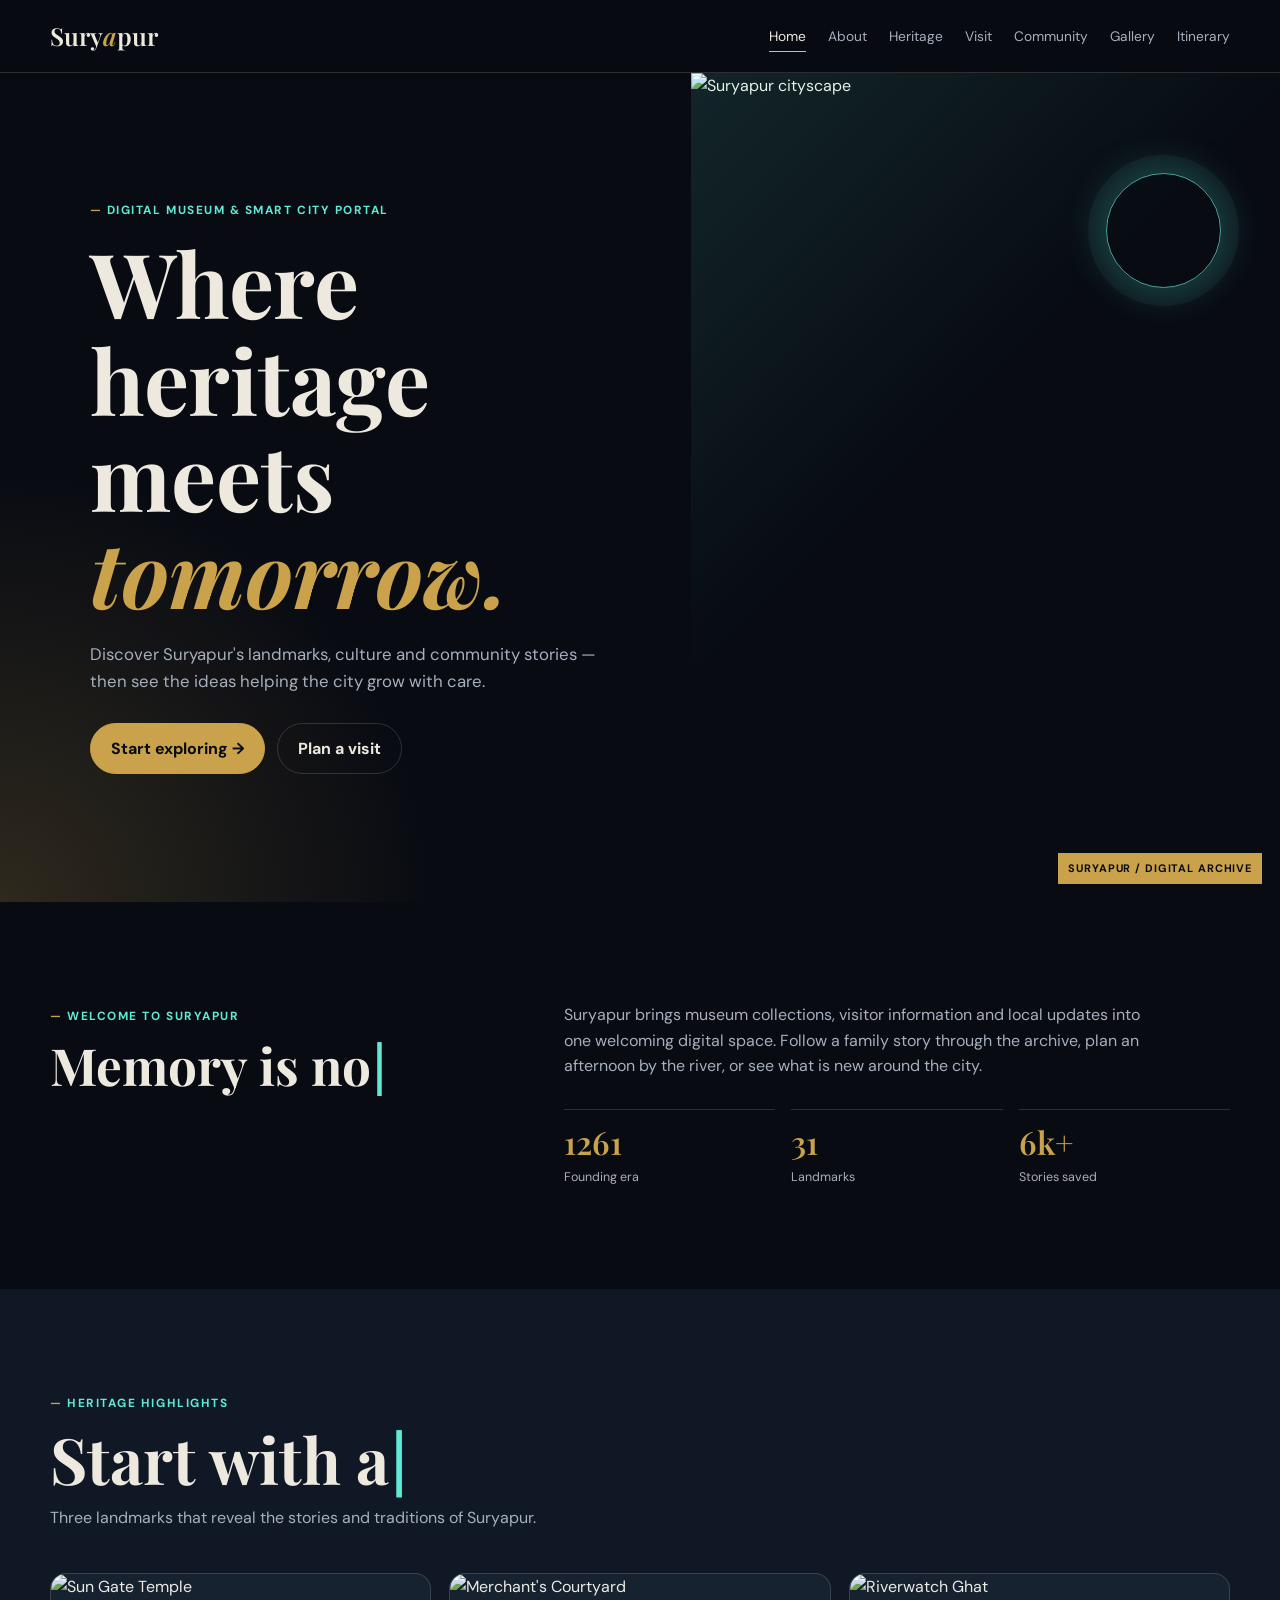
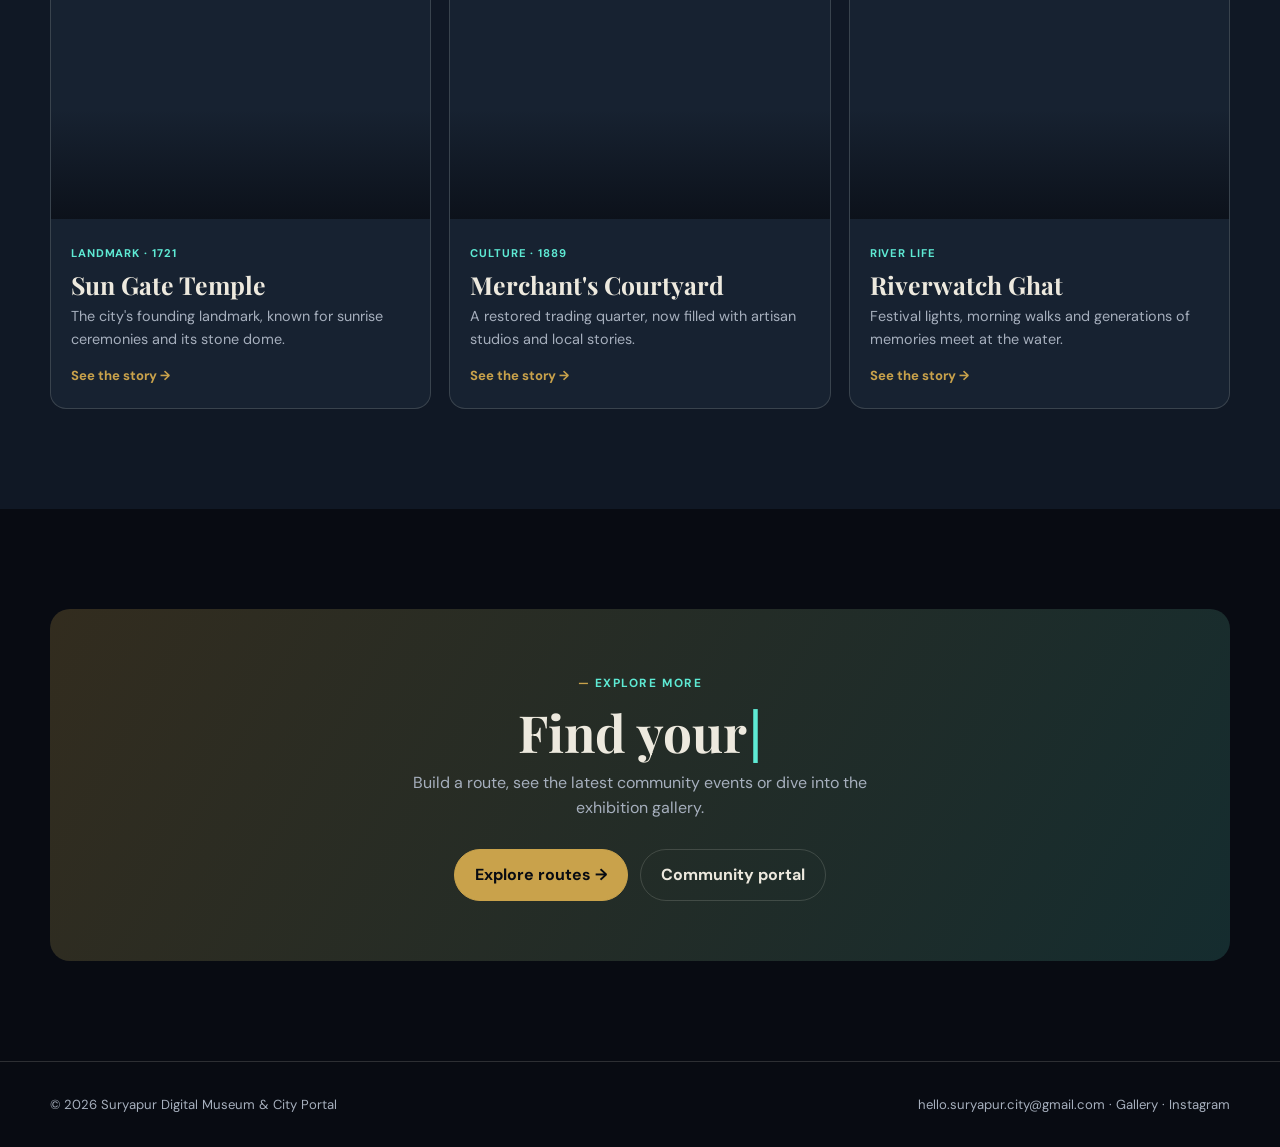
==== index.html @ f08f1259 "Add files via upload" ====
<!DOCTYPE html>
<html lang="en">
<head>
  <meta charset="UTF-8"><meta name="viewport" content="width=device-width, initial-scale=1.0">
  <meta name="description" content="Suryapur Digital Museum and Smart City Portal"><title>Suryapur — Digital Museum</title>
  <link rel="preconnect" href="https://fonts.googleapis.com"><link rel="preconnect" href="https://fonts.gstatic.com" crossorigin>
  <link href="https://fonts.googleapis.com/css2?family=DM+Sans:wght@400;500;700&family=Playfair+Display:wght@500;600;700&display=swap" rel="stylesheet"><link rel="stylesheet" href="styles.css">
</head>
<body>
  <header class="header"><nav class="nav container"><a class="logo" href="index.html">Sury<span>a</span>pur</a><button class="menu" id="menuButton" aria-expanded="false">Menu ☰</button><div class="links" id="navLinks"><a class="active" href="index (1).html">Home</a><a href="about.html">About</a><a href="heritage.html">Heritage</a><a href="visit.html">Visit</a><a href="community.html">Community</a><a href="gallery.html">Gallery</a><a href="itinerary.html">Itinerary</a></div></nav></header>
  <main>
    <section class="hero" id="home"><div class="hero-copy"><span class="eyebrow">Digital Museum &amp; Smart City Portal</span><h1>Where heritage meets <em>tomorrow.</em></h1><p>Discover Suryapur's landmarks, culture and community stories — then see the ideas helping the city grow with care.</p><div class="buttons"><a class="button primary" href="heritage.html">Start exploring →</a><a class="button secondary" href="visit.html">Plan a visit</a></div></div><div class="hero-image"><span class="hero-orb"></span><img src="images/hero-city.jpg" alt="Suryapur cityscape"></div></section>
    <section class="section"><div class="container split reveal"><div><span class="eyebrow">Welcome to Suryapur</span><h2>Memory is not behind us.</h2></div><div><p>Suryapur brings museum collections, visitor information and local updates into one welcoming digital space. Follow a family story through the archive, plan an afternoon by the river, or see what is new around the city.</p><div class="facts"><div><strong>1721</strong><span>Founding era</span></div><div><strong>42</strong><span>Landmarks</span></div><div><strong>8k+</strong><span>Stories saved</span></div></div></div></div></section>
    <section class="section alt"><div class="container"><div class="section-title reveal"><span class="eyebrow">Heritage highlights</span><h2>Start with a place.</h2><p>Three landmarks that reveal the stories and traditions of Suryapur.</p></div><div class="cards"><article class="card reveal"><div class="card-image"><img src="images/sun-gate.jpg" alt="Sun Gate Temple"></div><div class="card-body"><span class="tag">Landmark · 1721</span><h3>Sun Gate Temple</h3><p>The city's founding landmark, known for sunrise ceremonies and its stone dome.</p><a class="card-link" href="heritage.html">See the story →</a></div></article><article class="card reveal"><div class="card-image"><img src="images/merchants-courtyard.jpg" alt="Merchant's Courtyard"></div><div class="card-body"><span class="tag">Culture · 1889</span><h3>Merchant's Courtyard</h3><p>A restored trading quarter, now filled with artisan studios and local stories.</p><a class="card-link" href="heritage.html">See the story →</a></div></article><article class="card reveal"><div class="card-image"><img src="images/riverwatch-ghat.jpg" alt="Riverwatch Ghat"></div><div class="card-body"><span class="tag">River life</span><h3>Riverwatch Ghat</h3><p>Festival lights, morning walks and generations of memories meet at the water.</p><a class="card-link" href="heritage.html">See the story →</a></div></article></div></div></section>
    <section class="section"><div class="container cta reveal"><span class="eyebrow">Explore more</span><h2>Find your own way through Suryapur.</h2><p>Build a route, see the latest community events or dive into the exhibition gallery.</p><div class="buttons" style="justify-content:center"><a class="button primary" href="visit.html">Explore routes →</a><a class="button secondary" href="community.html">Community portal</a></div></div></section>
  </main>
  <footer><div class="container footer"><span>© 2026 Suryapur Digital Museum &amp; City Portal</span><span><a href="mailto:hello.suryapur.city@gmail.com">hello.suryapur.city@gmail.com</a> · <a href="gallery.html">Gallery</a> · <a href="#home">Instagram</a></span></div></footer><script src="script.js"></script>
</body>
</html>
---- styles.css ----
:root {
  --night: #080b12;
  --night-2: #101825;
  --card: #172231;
  --gold: #c9a24b;
  --cyan: #5eead4;
  --cream: #ede9de;
  --muted: #a6afbd;
  --line: rgba(237, 233, 222, .16);
  --max: 1180px;
  --serif: "Playfair Display", Georgia, serif;
  --sans: "DM Sans", Arial, sans-serif;
  --shadow: 0 20px 45px rgba(0, 0, 0, .28);
}

* { box-sizing: border-box; }
html { scroll-behavior: smooth; }
body { margin: 0; overflow-x: hidden; background: var(--night); color: var(--cream); font: 16px/1.6 var(--sans); }
a { color: inherit; text-decoration: none; }
img { display: block; width: 100%; height: 100%; object-fit: cover; }
h1, h2, h3, p, figure { margin: 0; }
h1, h2, h3 { font-family: var(--serif); line-height: 1.08; }
button { color: inherit; font: inherit; }

.container { width: min(var(--max), calc(100% - 40px)); margin: auto; }
.section { padding: 100px 0; }
.alt { background: var(--night-2); }
.eyebrow { color: var(--cyan); font-size: .74rem; font-weight: 700; letter-spacing: .13em; text-transform: uppercase; }
.eyebrow::before { content: "— "; color: var(--gold); }
.section-title { max-width: 670px; margin-bottom: 42px; }
.section-title h2 { margin: 10px 0 12px; font-size: clamp(2.3rem, 5vw, 4.4rem); }
.section-title p, .muted { color: var(--muted); }


.header { position: sticky; top: 0; z-index: 20; background: rgba(8, 11, 18, .92); border-bottom: 1px solid var(--line); backdrop-filter: blur(12px); }
.nav { min-height: 72px; display: flex; align-items: center; justify-content: space-between; gap: 20px; }
.logo { font: 600 1.55rem/1 var(--serif); }
.logo span { color: var(--gold); font-style: italic; }
.links { display: flex; align-items: center; gap: 22px; color: var(--muted); font-size: .86rem; }
.links a { position: relative; padding: 5px 0; }
.links a::after { content: ""; position: absolute; right: 0; bottom: 0; left: 0; height: 1px; background: var(--cyan); transform: scaleX(0); transform-origin: right; transition: transform .25s ease; }
.links a:hover, .links a.active { color: var(--cream); }
.links a:hover::after, .links a.active::after { transform: scaleX(1); transform-origin: left; }
.menu { display: none; border: 0; background: transparent; cursor: pointer; }


.buttons { display: flex; flex-wrap: wrap; gap: 12px; margin-top: 28px; }
.button { display: inline-flex; align-items: center; gap: 8px; padding: 12px 20px; border: 1px solid var(--line); border-radius: 999px; font-weight: 700; transition: transform .25s ease, color .25s ease, background .25s ease, box-shadow .25s ease; }
.button:hover { transform: translateY(-4px); box-shadow: 0 12px 24px rgba(0, 0, 0, .25); }
.primary { border-color: var(--gold); background: var(--gold); color: var(--night); }
.primary:hover { background: var(--cyan); border-color: var(--cyan); }
.secondary:hover { border-color: var(--cyan); color: var(--cyan); }


.hero { position: relative; min-height: 680px; display: grid; grid-template-columns: 1.08fr .92fr; overflow: hidden; background: var(--night); }
.hero-copy { position: relative; z-index: 1; display: flex; flex-direction: column; justify-content: center; padding: clamp(85px, 10vw, 150px) clamp(24px, 7vw, 100px); background: radial-gradient(circle at 0 100%, rgba(201, 162, 75, .2), transparent 40%), var(--night); }
.hero-copy h1 { max-width: 9ch; margin: 14px 0 20px; font-size: clamp(3.5rem, 7vw, 7.5rem); }
.hero-copy h1 em { color: var(--gold); }
.hero-copy p { max-width: 45ch; color: var(--muted); font-size: 1.05rem; }
.hero-image { position: relative; min-height: 420px; overflow: hidden; }
.hero-image::before { content: ""; position: absolute; z-index: 1; inset: 0; background: linear-gradient(135deg, rgba(94, 234, 212, .12), transparent 45%); pointer-events: none; }
.hero-image::after { content: "SURYAPUR / DIGITAL ARCHIVE"; position: absolute; z-index: 2; right: 18px; bottom: 18px; padding: 7px 10px; background: var(--gold); color: var(--night); font-size: .68rem; font-weight: 700; letter-spacing: .08em; }
.hero-image img { filter: saturate(.82) contrast(1.08); animation: heroZoom 12s ease-out both; }
.hero-orb { position: absolute; z-index: 2; top: 12%; right: 10%; width: 115px; aspect-ratio: 1; border: 1px solid rgba(94, 234, 212, .7); border-radius: 50%; box-shadow: 0 0 0 18px rgba(94, 234, 212, .06), 0 0 45px rgba(94, 234, 212, .3); animation: float 4s ease-in-out infinite; }


.page-hero { position: relative; min-height: 390px; display: flex; align-items: end; overflow: hidden; background: var(--night-2); }
.page-hero img { position: absolute; inset: 0; filter: brightness(.52) saturate(.8); }
.page-hero::after { content: ""; position: absolute; inset: 0; background: linear-gradient(0deg, rgba(8,11,18,.9), transparent 75%); }
.page-hero .container { position: relative; z-index: 1; padding-bottom: 58px; }
.page-hero h1 { margin-top: 10px; font-size: clamp(3.5rem, 7.5vw, 7.5rem); }
.page-hero p { max-width: 52ch; margin-top: 15px; color: #d2d9e0; }


.cards { display: grid; grid-template-columns: repeat(3, 1fr); gap: 18px; }
.card { overflow: hidden; border: 1px solid var(--line); border-radius: 16px; background: var(--card); transition: transform .28s ease, border-color .28s ease, box-shadow .28s ease; }
.card:hover { transform: translateY(-8px); border-color: var(--gold); box-shadow: var(--shadow); }
.card-image { height: 245px; position: relative; overflow: hidden; }
.card-image::after { content: ""; position: absolute; inset: 0; background: linear-gradient(transparent 55%, rgba(8,11,18,.72)); }
.card-image img { transition: transform .55s ease, filter .4s ease; filter: saturate(.72); }
.card:hover .card-image img { transform: scale(1.08); filter: saturate(1); }
.card-body { padding: 20px; }
.tag { color: var(--cyan); font-size: .7rem; font-weight: 700; letter-spacing: .08em; text-transform: uppercase; }
.card h3 { margin: 7px 0; font-size: 1.55rem; }
.card p { color: var(--muted); font-size: .9rem; }
.card-link { display: inline-block; margin-top: 14px; color: var(--gold); font-size: .82rem; font-weight: 700; }
.card-link:hover { color: var(--cyan); }


.split { display: grid; grid-template-columns: .8fr 1.2fr; gap: 70px; }
.split h2 { margin: 10px 0; font-size: clamp(2.2rem, 4vw, 3.6rem); }
.split p { max-width: 55ch; color: var(--muted); }
.facts { display: grid; grid-template-columns: repeat(3, 1fr); gap: 16px; margin-top: 30px; }
.facts div { border-top: 1px solid var(--line); padding-top: 10px; }
.facts strong { display: block; color: var(--gold); font: 600 2rem var(--serif); }
.facts span { color: var(--muted); font-size: .78rem; }
.photo-panel { min-height: 410px; overflow: hidden; border-radius: 16px; }
.photo-panel img { filter: saturate(.8); transition: transform .6s ease; }
.photo-panel:hover img { transform: scale(1.04); }


.visit-grid { display: grid; grid-template-columns: 1fr 1fr; gap: 22px; }
.route-photo { position: relative; min-height: 390px; overflow: hidden; border-radius: 16px; }
.route-photo::after { content: attr(data-caption); position: absolute; right: 15px; bottom: 13px; left: 15px; color: white; font: 500 1.7rem var(--serif); text-shadow: 0 2px 8px #000; }
.route-photo img { filter: saturate(.78); transition: transform .6s ease; }
.route-photo:hover img { transform: scale(1.05); }
.routes { display: grid; gap: 12px; }
.route { display: grid; grid-template-columns: 35px 1fr; gap: 14px; padding: 17px; border: 1px solid var(--line); border-radius: 13px; transition: background .22s ease, transform .22s ease; }
.route:hover { transform: translateX(7px); background: var(--card); }
.route b { color: var(--gold); }
.route h3 { margin: 0 0 3px; font-size: 1.2rem; }
.route p { color: var(--muted); font-size: .87rem; }
.features { display: grid; grid-template-columns: repeat(4, 1fr); gap: 15px; }
.feature { min-height: 230px; padding: 22px; border-radius: 14px; color: var(--night); transition: transform .28s ease, box-shadow .28s ease; }
.feature:hover { transform: translateY(-7px) rotate(-.5deg); box-shadow: 0 18px 25px rgba(0,0,0,.25); }
.feature:nth-child(1) { background: #e5c7b1; }.feature:nth-child(2) { background: #b5e3d9; }.feature:nth-child(3) { background: #ead899; }.feature:nth-child(4) { background: #b9cee7; }
.feature i { display: grid; width: 40px; height: 40px; place-items: center; border-radius: 50%; background: rgba(255,255,255,.72); font-style: normal; }
.feature h3 { margin: 32px 0 7px; font-size: 1.55rem; }.feature p { font-size: .88rem; }


.gallery { display: grid; grid-template-columns: 1.2fr .8fr .8fr; grid-auto-rows: 190px; gap: 12px; }
.gallery figure { position: relative; overflow: hidden; border-radius: 14px; background: var(--card); }
.gallery figure:first-child { grid-row: span 2; }
.gallery img { transition: transform .45s ease, filter .45s ease; filter: saturate(.72); }
.gallery figure:hover img { transform: scale(1.07); filter: saturate(1.1); }
.gallery figcaption { position: absolute; right: 10px; bottom: 9px; left: 10px; color: white; font-size: .72rem; font-weight: 700; letter-spacing: .04em; text-shadow: 0 1px 7px #000; text-transform: uppercase; }


.cta { padding: 60px; border-radius: 20px; background: linear-gradient(120deg, rgba(201,162,75,.22), rgba(94,234,212,.15)); text-align: center; }
.cta h2 { margin: 10px 0; font-size: clamp(2rem, 4vw, 3.5rem); }.cta p { max-width:48ch; margin:auto; color:var(--muted); }
footer { padding: 32px 0; border-top: 1px solid var(--line); color: var(--muted); font-size: .82rem; }.footer { display:flex; justify-content:space-between; gap:20px; flex-wrap:wrap; }footer a:hover { color:var(--cyan); }
.reveal { opacity: 0; transform: translateY(26px); transition: opacity .65s ease, transform .65s ease; }.reveal.visible { opacity: 1; transform: none; }

/* Typing cursor on h1 / h2 while text is being typed */
h1.typing::after, h2.typing::after { content: "|"; margin-left: 2px; color: var(--cyan); animation: blink .75s step-end infinite; }
@keyframes blink { 50% { opacity: 0; } }

/* Itinerary page — route cards + mini map */
.itinerary-layout { display: grid; grid-template-columns: 1fr 1fr; gap: 28px; align-items: start; }
.itinerary-list { display: grid; gap: 14px; }
.itinerary-card { padding: 20px; border: 1px solid var(--line); border-radius: 14px; background: var(--card); transition: border-color .25s ease, transform .25s ease; }
.itinerary-card:hover { transform: translateY(-4px); border-color: rgba(201, 162, 75, .45); }
.itinerary-card h3 { margin: 8px 0 6px; font-size: 1.45rem; }
.itinerary-card p { color: var(--muted); font-size: .88rem; line-height: 1.7; }
.itinerary-button { margin-top: 14px; padding: 10px 16px; border: 1px solid var(--line); border-radius: 999px; background: transparent; cursor: pointer; color: var(--gold); font-size: .82rem; font-weight: 700; transition: background .22s ease, color .22s ease, border-color .22s ease; }
.itinerary-button:hover, .itinerary-button.active-route { border-color: var(--gold); background: rgba(201, 162, 75, .12); color: var(--cream); }
.mini-map { position: relative; min-height: 420px; overflow: hidden; border: 1px solid var(--line); border-radius: 16px; background: #0f1520; }
.map-block { position: absolute; border-radius: 8px; background: rgba(23, 34, 49, .95); border: 1px solid var(--line); }
.block-one { top: 12%; left: 8%; width: 38%; height: 28%; }
.block-two { top: 10%; right: 10%; width: 32%; height: 34%; }
.block-three { bottom: 22%; left: 18%; width: 42%; height: 24%; }
.map-river { position: absolute; right: -5%; bottom: 8%; left: 20%; height: 22%; border-radius: 999px; background: linear-gradient(90deg, rgba(94, 234, 212, .15), rgba(94, 234, 212, .35)); border: 1px solid rgba(94, 234, 212, .25); }
.map-road { position: absolute; background: rgba(237, 233, 222, .08); border-radius: 999px; }
.road-one { top: 38%; left: 10%; width: 55%; height: 3px; transform: rotate(-8deg); }
.road-two { top: 48%; left: 28%; width: 3px; height: 38%; }
.road-three { bottom: 32%; left: 22%; width: 48%; height: 3px; transform: rotate(12deg); }
.map-route { position: absolute; z-index: 2; height: 3px; border-radius: 999px; background: var(--gold); box-shadow: 0 0 12px rgba(201, 162, 75, .45); transition: all .45s ease; }
.mini-map[data-route="heritage"] .map-route { top: 22%; left: 14%; width: 52%; transform: rotate(18deg); }
.mini-map[data-route="craft"] .map-route { top: 32%; left: 20%; width: 58%; transform: rotate(-6deg); }
.mini-map[data-route="river"] .map-route { bottom: 28%; left: 24%; width: 48%; transform: rotate(4deg); }
.map-point { position: absolute; z-index: 3; width: 10px; height: 10px; border-radius: 50%; background: var(--cyan); box-shadow: 0 0 0 4px rgba(94, 234, 212, .2); font-style: normal; transition: transform .3s ease, opacity .3s ease; }
.map-point span { position: absolute; top: -22px; left: 50%; padding: 2px 7px; border-radius: 6px; background: rgba(8, 11, 18, .88); color: var(--cream); font: 600 .62rem var(--sans); letter-spacing: .04em; white-space: nowrap; transform: translateX(-50%); opacity: 0; transition: opacity .25s ease; }
.map-point:hover { transform: scale(1.25); }
.map-point:hover span { opacity: 1; }
.point-gate { top: 20%; left: 16%; }
.point-court { top: 28%; right: 22%; }
.point-ghat { bottom: 30%; left: 30%; }
.point-market { top: 44%; right: 28%; }
.point-theatre { bottom: 18%; right: 18%; }
.mini-map[data-route="craft"] .point-gate, .mini-map[data-route="river"] .point-gate { opacity: .35; }
.mini-map[data-route="heritage"] .point-market, .mini-map[data-route="river"] .point-market { opacity: .35; }
.mini-map[data-route="heritage"] .point-theatre, .mini-map[data-route="craft"] .point-theatre { opacity: .35; }
.map-legend { position: absolute; z-index: 4; right: 12px; bottom: 12px; display: flex; gap: 12px; color: var(--muted); font-size: .68rem; }
.map-legend i { display: inline-block; width: 8px; height: 8px; margin-right: 4px; border-radius: 50%; background: var(--cyan); vertical-align: middle; }
.map-legend i.river { border-radius: 2px; background: rgba(94, 234, 212, .5); }
.photo-credits { width: 100%; margin: 10px 0 0; color: var(--muted); font-size: .72rem; opacity: .85; }

@keyframes heroZoom { from { transform:scale(1.1); } to { transform:scale(1); } } @keyframes float { 50% { transform:translateY(15px); } }

@media (max-width: 900px) { .features { grid-template-columns:repeat(2,1fr); } }
@media (max-width: 800px) { .menu { display:block; }.links { display:none; position:absolute; top:72px; right:20px; flex-direction:column; align-items:flex-start; gap:12px; padding:16px; border:1px solid var(--line); border-radius:12px; background:var(--card); box-shadow:var(--shadow); }.links.open { display:flex; }.hero,.split,.visit-grid,.itinerary-layout { grid-template-columns:1fr; }.hero-copy { padding-bottom:60px; }.hero-image { min-height:360px; }.cards { grid-template-columns:repeat(2,1fr); }.gallery { grid-template-columns:1fr 1fr; grid-auto-rows:160px; }.gallery figure:first-child { grid-column:span 2; grid-row:span 1; }.mini-map { min-height: 320px; } }
@media (max-width: 520px) { .container { width:min(var(--max),calc(100% - 28px)); }.section { padding:65px 0; }.facts,.cards,.features { grid-template-columns:1fr; }.cta { padding:40px 22px; }.button { width:fit-content; } }
@media (prefers-reduced-motion: reduce) { *,*::before,*::after { scroll-behavior:auto !important; animation-duration:.01ms !important; transition-duration:.01ms !important; } }
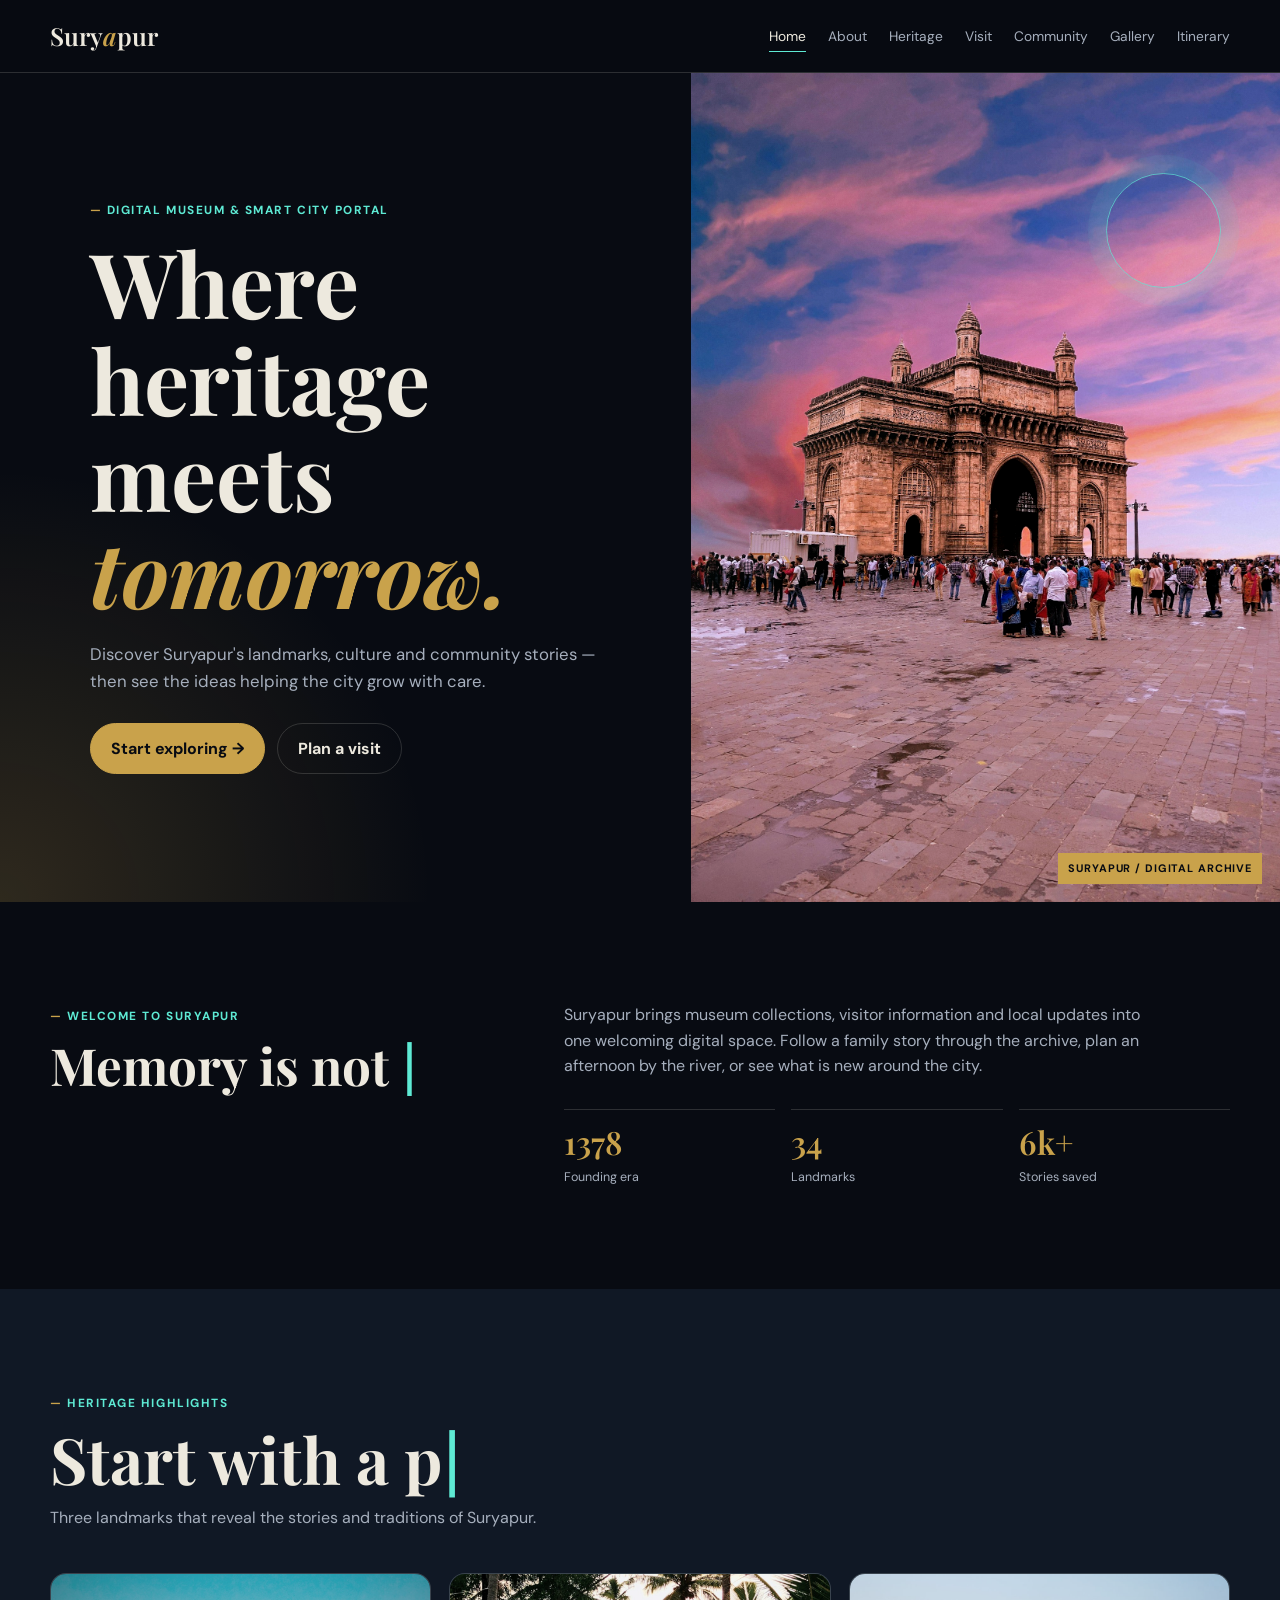
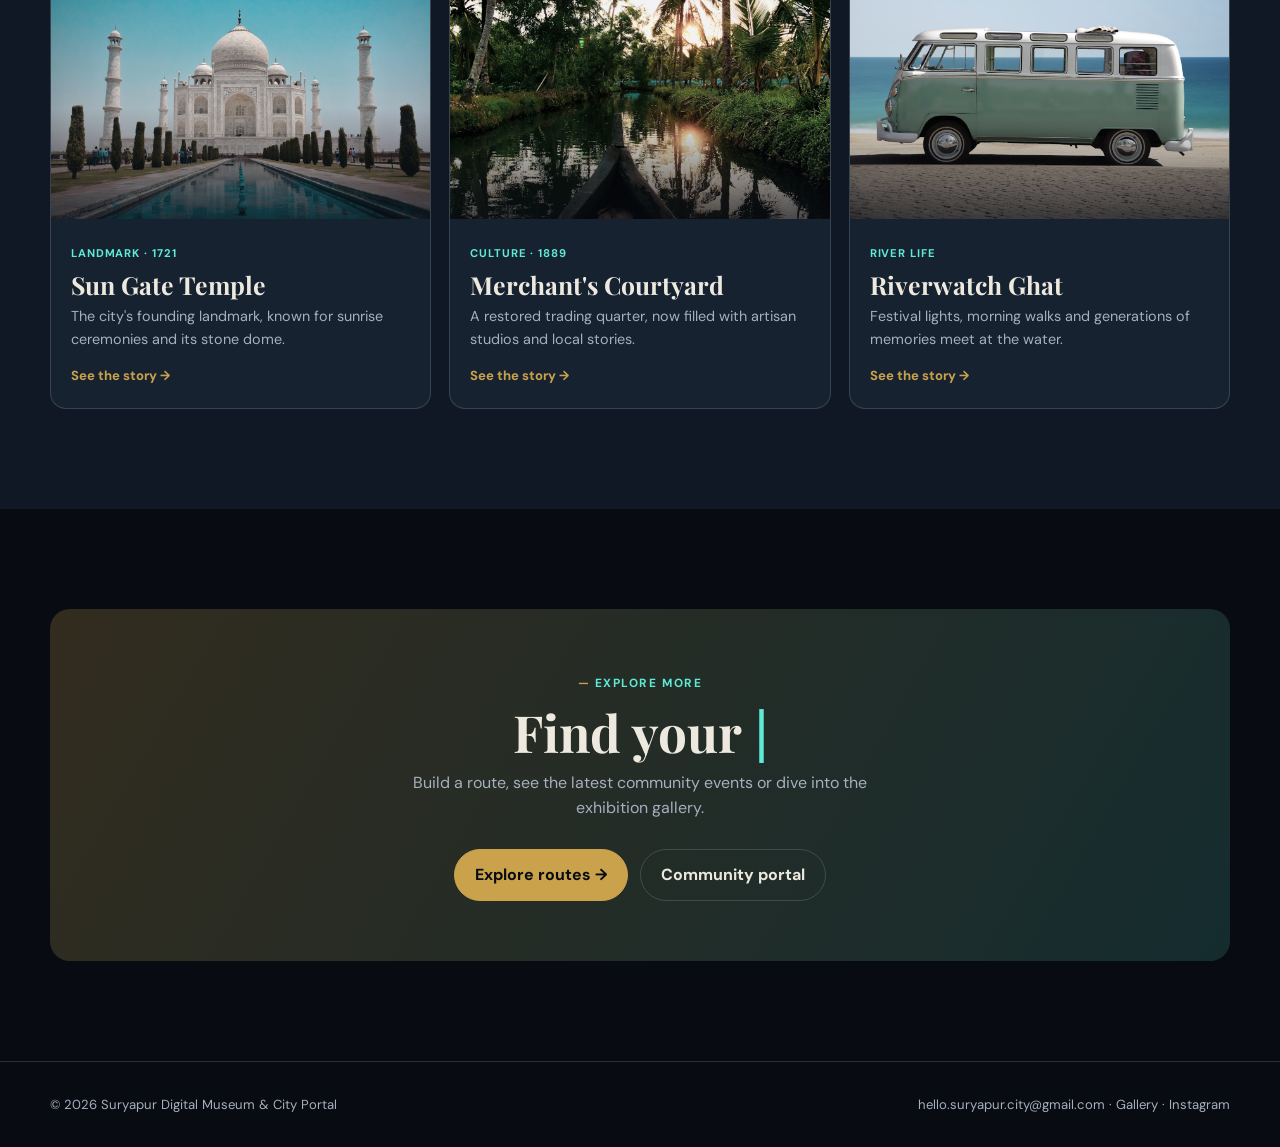
==== commit f7f94298: "Add updated files with upload" ====
--- a/index.html
+++ b/index.html
@@ -7,13 +7,13 @@
   <link href="https://fonts.googleapis.com/css2?family=DM+Sans:wght@400;500;700&family=Playfair+Display:wght@500;600;700&display=swap" rel="stylesheet"><link rel="stylesheet" href="styles.css">
 </head>
 <body>
-  <header class="header"><nav class="nav container"><a class="logo" href="index.html">Sury<span>a</span>pur</a><button class="menu" id="menuButton" aria-expanded="false">Menu ☰</button><div class="links" id="navLinks"><a class="active" href="index (1).html">Home</a><a href="about.html">About</a><a href="heritage.html">Heritage</a><a href="visit.html">Visit</a><a href="community.html">Community</a><a href="gallery.html">Gallery</a><a href="itinerary.html">Itinerary</a></div></nav></header>
+  <header class="header"><nav class="nav container"><a class="logo" href="index.html">Sury<span>a</span>pur</a><button class="menu" id="menuButton" aria-expanded="false">Menu ☰</button><div class="links" id="navLinks"><a class="active" href="index.html">Home</a><a href="about.html">About</a><a href="heritage.html">Heritage</a><a href="visit.html">Visit</a><a href="community.html">Community</a><a href="gallery.html">Gallery</a><a href="itinerary.html">Itinerary</a></div></nav></header>
   <main>
-    <section class="hero" id="home"><div class="hero-copy"><span class="eyebrow">Digital Museum &amp; Smart City Portal</span><h1>Where heritage meets <em>tomorrow.</em></h1><p>Discover Suryapur's landmarks, culture and community stories — then see the ideas helping the city grow with care.</p><div class="buttons"><a class="button primary" href="heritage.html">Start exploring →</a><a class="button secondary" href="visit.html">Plan a visit</a></div></div><div class="hero-image"><span class="hero-orb"></span><img src="images/hero-city.jpg" alt="Suryapur cityscape"></div></section>
-    <section class="section"><div class="container split reveal"><div><span class="eyebrow">Welcome to Suryapur</span><h2>Memory is not behind us.</h2></div><div><p>Suryapur brings museum collections, visitor information and local updates into one welcoming digital space. Follow a family story through the archive, plan an afternoon by the river, or see what is new around the city.</p><div class="facts"><div><strong>1721</strong><span>Founding era</span></div><div><strong>42</strong><span>Landmarks</span></div><div><strong>8k+</strong><span>Stories saved</span></div></div></div></div></section>
-    <section class="section alt"><div class="container"><div class="section-title reveal"><span class="eyebrow">Heritage highlights</span><h2>Start with a place.</h2><p>Three landmarks that reveal the stories and traditions of Suryapur.</p></div><div class="cards"><article class="card reveal"><div class="card-image"><img src="images/sun-gate.jpg" alt="Sun Gate Temple"></div><div class="card-body"><span class="tag">Landmark · 1721</span><h3>Sun Gate Temple</h3><p>The city's founding landmark, known for sunrise ceremonies and its stone dome.</p><a class="card-link" href="heritage.html">See the story →</a></div></article><article class="card reveal"><div class="card-image"><img src="images/merchants-courtyard.jpg" alt="Merchant's Courtyard"></div><div class="card-body"><span class="tag">Culture · 1889</span><h3>Merchant's Courtyard</h3><p>A restored trading quarter, now filled with artisan studios and local stories.</p><a class="card-link" href="heritage.html">See the story →</a></div></article><article class="card reveal"><div class="card-image"><img src="images/riverwatch-ghat.jpg" alt="Riverwatch Ghat"></div><div class="card-body"><span class="tag">River life</span><h3>Riverwatch Ghat</h3><p>Festival lights, morning walks and generations of memories meet at the water.</p><a class="card-link" href="heritage.html">See the story →</a></div></article></div></div></section>
-    <section class="section"><div class="container cta reveal"><span class="eyebrow">Explore more</span><h2>Find your own way through Suryapur.</h2><p>Build a route, see the latest community events or dive into the exhibition gallery.</p><div class="buttons" style="justify-content:center"><a class="button primary" href="visit.html">Explore routes →</a><a class="button secondary" href="community.html">Community portal</a></div></div></section>
+    <section class="hero" id="home"><div class="hero-copy"><span class="eyebrow" data-md="hero_eyebrow">Digital Museum &amp; Smart City Portal</span><h1 data-md="hero_title">Where heritage meets <em>tomorrow.</em></h1><p data-md="hero_description">Discover Suryapur's landmarks, culture and community stories — then see the ideas helping the city grow with care.</p><div class="buttons"><a class="button primary" href="heritage.html" data-md="hero_btn_primary">Start exploring →</a><a class="button secondary" href="visit.html" data-md="hero_btn_secondary">Plan a visit</a></div></div><div class="hero-image"><span class="hero-orb"></span><img src="images/hero-city.jpg" alt="Suryapur cityscape"></div></section>
+    <section class="section"><div class="container split reveal"><div><span class="eyebrow" data-md="welcome_eyebrow">Welcome to Suryapur</span><h2 data-md="welcome_title">Memory is not behind us.</h2></div><div><p data-md="welcome_description">Suryapur brings museum collections, visitor information and local updates into one welcoming digital space. Follow a family story through the archive, plan an afternoon by the river, or see what is new around the city.</p><div class="facts"><div><strong data-md="fact_1_num">1721</strong><span data-md="fact_1_label">Founding era</span></div><div><strong data-md="fact_2_num">42</strong><span data-md="fact_2_label">Landmarks</span></div><div><strong data-md="fact_3_num">8k+</strong><span data-md="fact_3_label">Stories saved</span></div></div></div></div></section>
+    <section class="section alt"><div class="container"><div class="section-title reveal"><span class="eyebrow" data-md="highlights_eyebrow">Heritage highlights</span><h2 data-md="highlights_title">Start with a place.</h2><p data-md="highlights_subtitle">Three landmarks that reveal the stories and traditions of Suryapur.</p></div><div class="cards"><article class="card reveal"><div class="card-image"><img src="images/sun-gate.jpg" alt="Sun Gate Temple"></div><div class="card-body"><span class="tag" data-md="card_1_tag">Landmark · 1721</span><h3 data-md="card_1_title">Sun Gate Temple</h3><p data-md="card_1_desc">The city's founding landmark, known for sunrise ceremonies and its stone dome.</p><a class="card-link" href="heritage.html" data-md="card_1_link">See the story →</a></div></article><article class="card reveal"><div class="card-image"><img src="images/merchants-courtyard.jpg" alt="Merchant's Courtyard"></div><div class="card-body"><span class="tag" data-md="card_2_tag">Culture · 1889</span><h3 data-md="card_2_title">Merchant's Courtyard</h3><p data-md="card_2_desc">A restored trading quarter, now filled with artisan studios and local stories.</p><a class="card-link" href="heritage.html" data-md="card_2_link">See the story →</a></div></article><article class="card reveal"><div class="card-image"><img src="images/riverwatch-ghat.jpg" alt="Riverwatch Ghat"></div><div class="card-body"><span class="tag" data-md="card_3_tag">River life</span><h3 data-md="card_3_title">Riverwatch Ghat</h3><p data-md="card_3_desc">Festival lights, morning walks and generations of memories meet at the water.</p><a class="card-link" href="heritage.html" data-md="card_3_link">See the story →</a></div></article></div></div></section>
+    <section class="section"><div class="container cta reveal"><span class="eyebrow" data-md="cta_eyebrow">Explore more</span><h2 data-md="cta_title">Find your own way through Suryapur.</h2><p data-md="cta_desc">Build a route, see the latest community events or dive into the exhibition gallery.</p><div class="buttons" style="justify-content:center"><a class="button primary" href="visit.html" data-md="cta_btn_primary">Explore routes →</a><a class="button secondary" href="community.html" data-md="cta_btn_secondary">Community portal</a></div></div></section>
   </main>
-  <footer><div class="container footer"><span>© 2026 Suryapur Digital Museum &amp; City Portal</span><span><a href="mailto:hello.suryapur.city@gmail.com">hello.suryapur.city@gmail.com</a> · <a href="gallery.html">Gallery</a> · <a href="#home">Instagram</a></span></div></footer><script src="script.js"></script>
+  <footer><div class="container footer"><span>© 2026 Suryapur Digital Museum &amp; City Portal</span><span><a href="mailto:hello.suryapur.city@gmail.com">hello.suryapur.city@gmail.com</a> · <a href="gallery.html">Gallery</a> · <a href="index.html#home">Instagram</a></span></div></footer><script src="script.js"></script>
 </body>
 </html>
--- a/styles.css
+++ b/styles.css
@@ -136,43 +136,33 @@
 @keyframes blink { 50% { opacity: 0; } }
 
 /* Itinerary page — route cards + mini map */
-.itinerary-layout { display: grid; grid-template-columns: 1fr 1fr; gap: 28px; align-items: start; }
+.itinerary-layout { display: grid; grid-template-columns: 1.05fr 0.95fr; gap: 28px; align-items: start; }
 .itinerary-list { display: grid; gap: 14px; }
-.itinerary-card { padding: 20px; border: 1px solid var(--line); border-radius: 14px; background: var(--card); transition: border-color .25s ease, transform .25s ease; }
-.itinerary-card:hover { transform: translateY(-4px); border-color: rgba(201, 162, 75, .45); }
+.itinerary-card { padding: 20px; border: 1px solid var(--line); border-radius: 14px; background: var(--card); transition: border-color .25s ease, transform .25s ease, box-shadow .25s ease; cursor: pointer; }
+.itinerary-card:hover, .itinerary-card.active-card { transform: translateY(-4px); border-color: var(--gold); box-shadow: 0 10px 25px rgba(201, 162, 75, 0.15); }
 .itinerary-card h3 { margin: 8px 0 6px; font-size: 1.45rem; }
 .itinerary-card p { color: var(--muted); font-size: .88rem; line-height: 1.7; }
 .itinerary-button { margin-top: 14px; padding: 10px 16px; border: 1px solid var(--line); border-radius: 999px; background: transparent; cursor: pointer; color: var(--gold); font-size: .82rem; font-weight: 700; transition: background .22s ease, color .22s ease, border-color .22s ease; }
-.itinerary-button:hover, .itinerary-button.active-route { border-color: var(--gold); background: rgba(201, 162, 75, .12); color: var(--cream); }
-.mini-map { position: relative; min-height: 420px; overflow: hidden; border: 1px solid var(--line); border-radius: 16px; background: #0f1520; }
-.map-block { position: absolute; border-radius: 8px; background: rgba(23, 34, 49, .95); border: 1px solid var(--line); }
-.block-one { top: 12%; left: 8%; width: 38%; height: 28%; }
-.block-two { top: 10%; right: 10%; width: 32%; height: 34%; }
-.block-three { bottom: 22%; left: 18%; width: 42%; height: 24%; }
-.map-river { position: absolute; right: -5%; bottom: 8%; left: 20%; height: 22%; border-radius: 999px; background: linear-gradient(90deg, rgba(94, 234, 212, .15), rgba(94, 234, 212, .35)); border: 1px solid rgba(94, 234, 212, .25); }
-.map-road { position: absolute; background: rgba(237, 233, 222, .08); border-radius: 999px; }
-.road-one { top: 38%; left: 10%; width: 55%; height: 3px; transform: rotate(-8deg); }
-.road-two { top: 48%; left: 28%; width: 3px; height: 38%; }
-.road-three { bottom: 32%; left: 22%; width: 48%; height: 3px; transform: rotate(12deg); }
-.map-route { position: absolute; z-index: 2; height: 3px; border-radius: 999px; background: var(--gold); box-shadow: 0 0 12px rgba(201, 162, 75, .45); transition: all .45s ease; }
-.mini-map[data-route="heritage"] .map-route { top: 22%; left: 14%; width: 52%; transform: rotate(18deg); }
-.mini-map[data-route="craft"] .map-route { top: 32%; left: 20%; width: 58%; transform: rotate(-6deg); }
-.mini-map[data-route="river"] .map-route { bottom: 28%; left: 24%; width: 48%; transform: rotate(4deg); }
-.map-point { position: absolute; z-index: 3; width: 10px; height: 10px; border-radius: 50%; background: var(--cyan); box-shadow: 0 0 0 4px rgba(94, 234, 212, .2); font-style: normal; transition: transform .3s ease, opacity .3s ease; }
-.map-point span { position: absolute; top: -22px; left: 50%; padding: 2px 7px; border-radius: 6px; background: rgba(8, 11, 18, .88); color: var(--cream); font: 600 .62rem var(--sans); letter-spacing: .04em; white-space: nowrap; transform: translateX(-50%); opacity: 0; transition: opacity .25s ease; }
-.map-point:hover { transform: scale(1.25); }
-.map-point:hover span { opacity: 1; }
-.point-gate { top: 20%; left: 16%; }
-.point-court { top: 28%; right: 22%; }
-.point-ghat { bottom: 30%; left: 30%; }
-.point-market { top: 44%; right: 28%; }
-.point-theatre { bottom: 18%; right: 18%; }
-.mini-map[data-route="craft"] .point-gate, .mini-map[data-route="river"] .point-gate { opacity: .35; }
-.mini-map[data-route="heritage"] .point-market, .mini-map[data-route="river"] .point-market { opacity: .35; }
-.mini-map[data-route="heritage"] .point-theatre, .mini-map[data-route="craft"] .point-theatre { opacity: .35; }
-.map-legend { position: absolute; z-index: 4; right: 12px; bottom: 12px; display: flex; gap: 12px; color: var(--muted); font-size: .68rem; }
-.map-legend i { display: inline-block; width: 8px; height: 8px; margin-right: 4px; border-radius: 50%; background: var(--cyan); vertical-align: middle; }
-.map-legend i.river { border-radius: 2px; background: rgba(94, 234, 212, .5); }
+.itinerary-button:hover, .itinerary-button.active-route { border-color: var(--gold); background: rgba(201, 162, 75, .16); color: var(--cream); }
+
+.mini-map-wrapper { position: relative; width: 100%; border-radius: 18px; padding: 2px; background: linear-gradient(135deg, rgba(201,162,75,0.4), rgba(94,234,212,0.25)); }
+.mini-map { position: relative; width: 100%; height: 100%; min-height: 420px; border-radius: 16px; background: radial-gradient(circle at 50% 50%, #131c2a 0%, #090d15 100%); overflow: hidden; }
+.map-svg { width: 100%; height: 100%; display: block; min-height: 420px; }
+
+.active-route-path { stroke-dasharray: 12 6; animation: dashMove 25s linear infinite; transition: d 0.6s cubic-bezier(0.4, 0, 0.2, 1); }
+@keyframes dashMove { to { stroke-dashoffset: -360; } }
+
+.map-pin-group { cursor: pointer; transition: opacity 0.4s ease, transform 0.3s ease; }
+.map-pin-group:hover { transform: scale(1.18); }
+.pulse-ring { animation: pinPulse 2s ease-out infinite; }
+@keyframes pinPulse { 0% { r: 9px; opacity: 0.8; } 100% { r: 22px; opacity: 0; } }
+
+.map-pin-group.inactive-pin { opacity: 0.3; }
+.map-pin-group.inactive-pin .pulse-ring { animation: none; opacity: 0; }
+
+.map-overlay-info { position: absolute; top: 16px; left: 16px; z-index: 5; display: flex; flex-direction: column; gap: 4px; padding: 10px 14px; border-radius: 10px; background: rgba(8, 11, 18, 0.85); border: 1px solid var(--line); backdrop-filter: blur(8px); }
+.route-badge { color: var(--gold); font-size: 0.82rem; font-weight: 700; }
+.route-meta { color: var(--muted); font-size: 0.72rem; }
 .photo-credits { width: 100%; margin: 10px 0 0; color: var(--muted); font-size: .72rem; opacity: .85; }
 
 @keyframes heroZoom { from { transform:scale(1.1); } to { transform:scale(1); } } @keyframes float { 50% { transform:translateY(15px); } }
